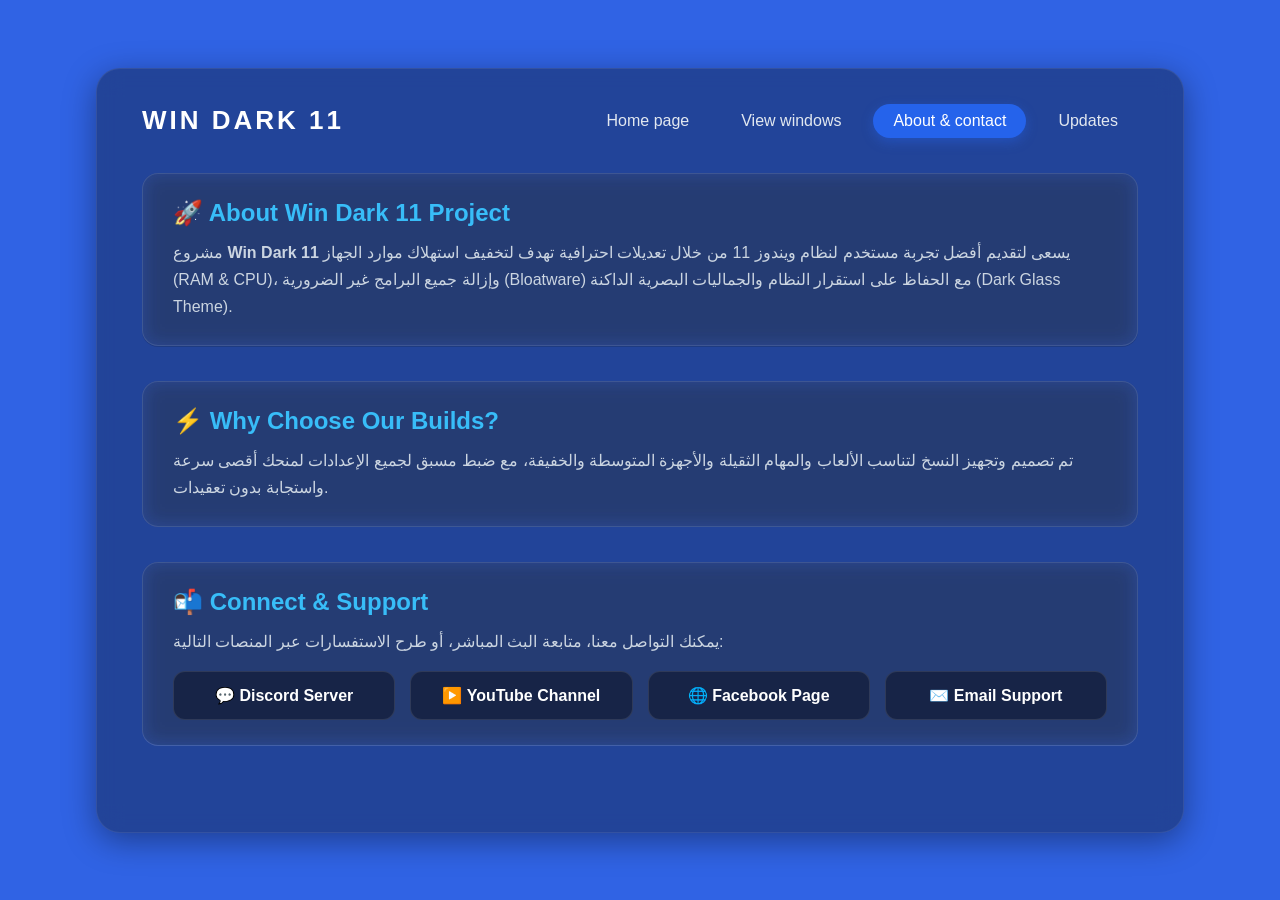
==== About & contact.html @ 833c4554 "First Commit" ====
<!DOCTYPE html>
<html lang="en">
<head>
    <meta charset="UTF-8">
    <meta name="viewport" content="width=device-width, initial-scale=1.0">
    <title>Win Dark 11 - About & Contact</title>

    <style>
        /* ==========================================
           1. إعدادات الصفحة العامة
           ========================================== */
        body {
            background-color: #3063e4;
            color: #e0f2fe;
            font-family: 'Segoe UI', Tahoma, Geneva, Verdana, sans-serif;
            margin: 0;
            padding: 0;
        }

        /* ==========================================
           2. الحاوية الزجاجية الكبيرة
           ========================================== */
        .container {
            position: relative;
            width: 85%;
            min-height: 85vh;
            margin: 7.5vh auto;
            padding: 35px 45px;
            border-radius: 24px;
            box-sizing: border-box;
            background-color: rgba(15, 23, 42, 0.4); 
            backdrop-filter: blur(12px); 
            -webkit-backdrop-filter: blur(12px); 
            border: 1px solid rgba(255, 255, 255, 0.08); 
            box-shadow: 0 8px 32px 0 rgba(0, 0, 0, 0.37); 
        }

        /* ==========================================
           3. الهيدر وقائمة التنقل (تصميم الكبسولة / الدائرة العريضة)
           ========================================== */
        .navbar {
            display: flex;
            justify-content: space-between;
            align-items: center;
            width: 100%;
            margin-bottom: 35px;
        }

        .logo {
            font-family: 'Segoe UI', Tahoma, Geneva, Verdana, sans-serif;
            text-transform: uppercase;
            font-weight: 800;
            letter-spacing: 3px;
            font-size: 26px;
            color: #ffffff;
            text-decoration: none;
        }

        ul {
            list-style-type: none;
            padding: 0;
            margin: 0;
            display: flex;
            gap: 12px;
            align-items: center;
        }

        /* تصميم الاختيارات على شكل كبسولة / دائرة عريضة */
        ul li a {
            color: #e2e8f0;
            text-decoration: none;
            font-size: 16px;
            font-weight: 500;
            display: inline-block;
            padding: 8px 20px;
            border-radius: 50px;
            transition: all 0.3s ease;
        }

        /* تأثير تحريك الماوس فوق الاختيارات (Hover) */
        ul li a:hover {
            color: #ffffff;
            background-color: rgba(255, 255, 255, 0.15);
            box-shadow: 0 4px 15px rgba(0, 0, 0, 0.2);
            transform: translateY(-2px);
        }

        /* زر الصفحة الحالية (Active) */
        ul li a.active {
            color: #ffffff;
            background-color: #2563eb;
            box-shadow: 0 4px 12px rgba(37, 99, 235, 0.4);
        }

        /* ==========================================
           4. تنسيقات المحتوى والكروت
           ========================================== */
        .about-contact-wrapper {
            display: flex;
            flex-direction: column;
            gap: 35px;
            margin-top: 20px;
            color: #e2e8f0;
        }

        .section-box {
            background: rgba(255, 255, 255, 0.05);
            border: 1px solid rgba(255, 255, 255, 0.1);
            border-radius: 16px;
            padding: 25px 30px;
            backdrop-filter: blur(10px);
            -webkit-backdrop-filter: blur(10px);
        }

        .section-box h2 {
            font-size: 24px;
            color: #38bdf8;
            margin-top: 0;
            margin-bottom: 12px;
            display: flex;
            align-items: center;
            gap: 10px;
        }

        .section-box p {
            line-height: 1.7;
            color: #cbd5e1;
            font-size: 16px;
            margin: 0;
        }

        /* كروت التواصل الاجتماعي */
        .social-grid {
            display: grid;
            grid-template-columns: repeat(auto-fit, minmax(200px, 1fr));
            gap: 15px;
            margin-top: 15px;
        }

        .social-card {
            display: flex;
            align-items: center;
            justify-content: center;
            gap: 10px;
            background: rgba(15, 23, 42, 0.6);
            border: 1px solid rgba(255, 255, 255, 0.1);
            padding: 14px 20px;
            border-radius: 12px;
            color: #ffffff;
            text-decoration: none;
            font-weight: 600;
            transition: all 0.3s ease;
        }

        .social-card:hover {
            transform: translateY(-3px);
            border-color: #38bdf8;
            background: rgba(56, 189, 248, 0.15);
            box-shadow: 0 5px 15px rgba(0, 0, 0, 0.3);
        }

        /* ==========================================
           5. دعم التجاوب مع الشاشات الصغيرة والموبايل
           ========================================== */
        @media (max-width: 768px) {
            .container {
                width: 92%;
                margin: 4vh auto;
                padding: 24px 20px;
                min-height: auto;
            }

            .navbar {
                flex-direction: column;
                gap: 15px;
                align-items: center;
                text-align: center;
                margin-bottom: 25px;
            }

            .logo {
                font-size: 22px;
            }

            ul {
                gap: 8px;
                flex-wrap: wrap;
                justify-content: center;
            }

            ul li a {
                font-size: 13px;
                padding: 6px 14px;
            }

            .section-box {
                padding: 20px;
            }

            .section-box h2 {
                font-size: 20px;
            }

            .section-box p {
                font-size: 14px;
            }

            .social-grid {
                grid-template-columns: 1fr;
            }
        }
    </style>
</head>
<body>

    <div class="container">

        <!-- القائمة العلوية -->
        <header class="navbar">
            <a class="logo" href="index.html">Win dark 11</a>
            <ul>
                <li><a href="index.html">Home page</a></li>
                <li><a href="viaw windows.html">View windows</a></li>
                <li><a href="About & contact.html" class="active">About & contact</a></li>
                <li><a href="Updates.html">Updates</a></li>
            </ul>
        </header>

        <!-- المحتوى الرئيسي -->
        <div class="about-contact-wrapper">
            
            <div class="section-box">
                <h2>🚀 About Win Dark 11 Project</h2>
                <p>
                    مشروع <strong>Win Dark 11</strong> يسعى لتقديم أفضل تجربة مستخدم لنظام ويندوز 11 من خلال تعديلات احترافية تهدف لتخفيف استهلاك موارد الجهاز (RAM & CPU)، وإزالة جميع البرامج غير الضرورية (Bloatware) مع الحفاظ على استقرار النظام والجماليات البصرية الداكنة (Dark Glass Theme).
                </p>
            </div>

            <div class="section-box">
                <h2>⚡ Why Choose Our Builds?</h2>
                <p>
                    تم تصميم وتجهيز النسخ لتناسب الألعاب والمهام الثقيلة والأجهزة المتوسطة والخفيفة، مع ضبط مسبق لجميع الإعدادات لمنحك أقصى سرعة واستجابة بدون تعقيدات.
                </p>
            </div>

            <div class="section-box">
                <h2>📬 Connect & Support</h2>
                <p>يمكنك التواصل معنا، متابعة البث المباشر، أو طرح الاستفسارات عبر المنصات التالية:</p>
                
                <div class="social-grid">
                    <a href="https://discord.gg" target="_blank" class="social-card">
                        💬 Discord Server
                    </a>
                    <a href="https://youtube.com" target="_blank" class="social-card">
                        ▶️ YouTube Channel
                    </a>
                    <a href="https://facebook.com" target="_blank" class="social-card">
                        🌐 Facebook Page
                    </a>
                    <a href="mailto:contact@windark11.com" class="social-card">
                        ✉️ Email Support
                    </a>
                </div>
            </div>

        </div>

    </div>

</body>
</html>
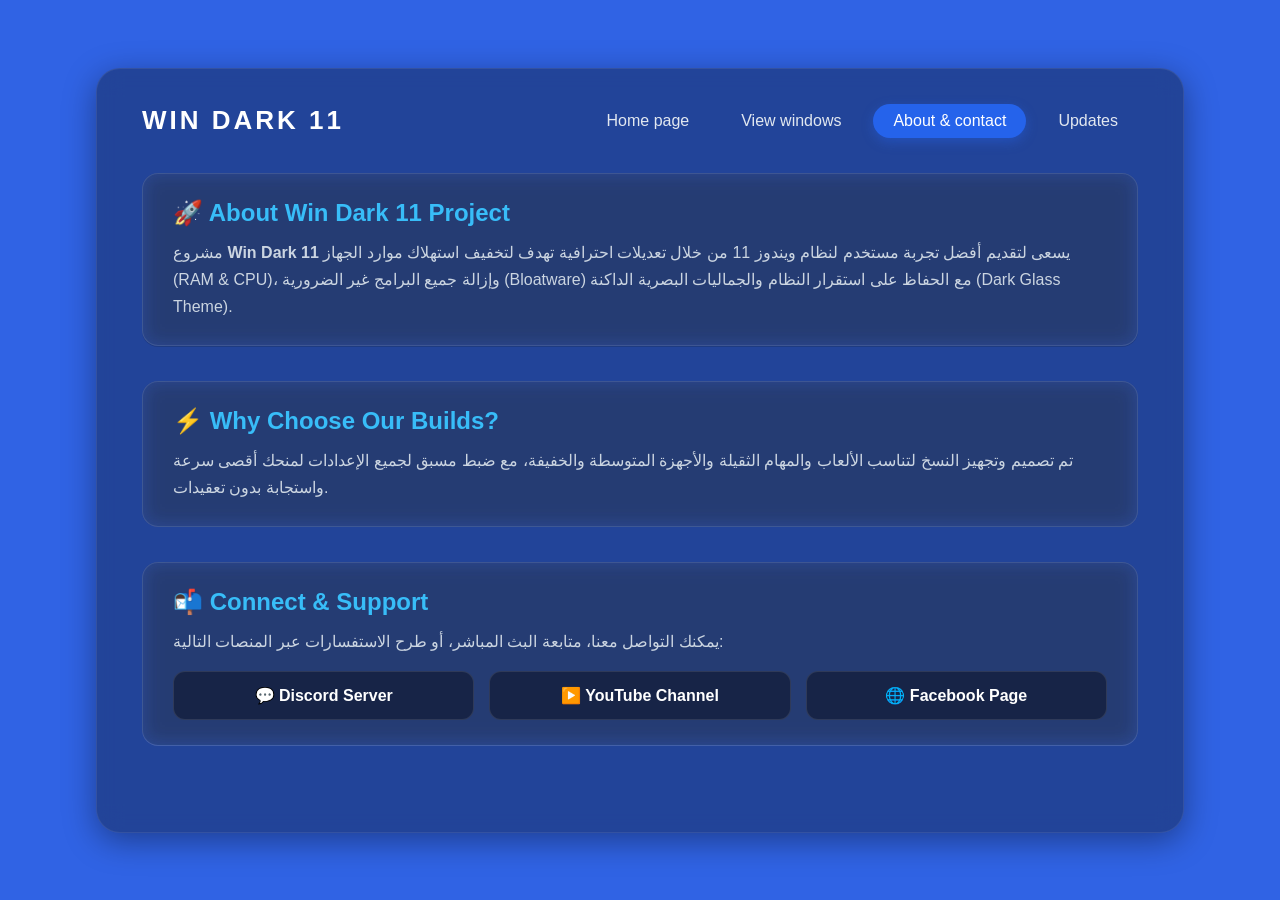
==== commit 2ac9dc21: "update" ====
--- a/About & contact.html
+++ b/About & contact.html
@@ -248,17 +248,15 @@
                 <p>يمكنك التواصل معنا، متابعة البث المباشر، أو طرح الاستفسارات عبر المنصات التالية:</p>
                 
                 <div class="social-grid">
-                    <a href="https://discord.gg" target="_blank" class="social-card">
+                    <a href="https://discord.gg/wxsp4DZVR" target="_blank" class="social-card">
                         💬 Discord Server
                     </a>
-                    <a href="https://youtube.com" target="_blank" class="social-card">
+                    <a href="https://www.youtube.com/channel/UC5oxzvZm_86FB04v7zoNULw" target="_blank" class="social-card">
                         ▶️ YouTube Channel
                     </a>
-                    <a href="https://facebook.com" target="_blank" class="social-card">
+                    <a href="https://www.facebook.com/profile.php?id=61592463239316" target="_blank" class="social-card">
                         🌐 Facebook Page
-                    </a>
-                    <a href="mailto:contact@windark11.com" class="social-card">
-                        ✉️ Email Support
+                    
                     </a>
                 </div>
             </div>
